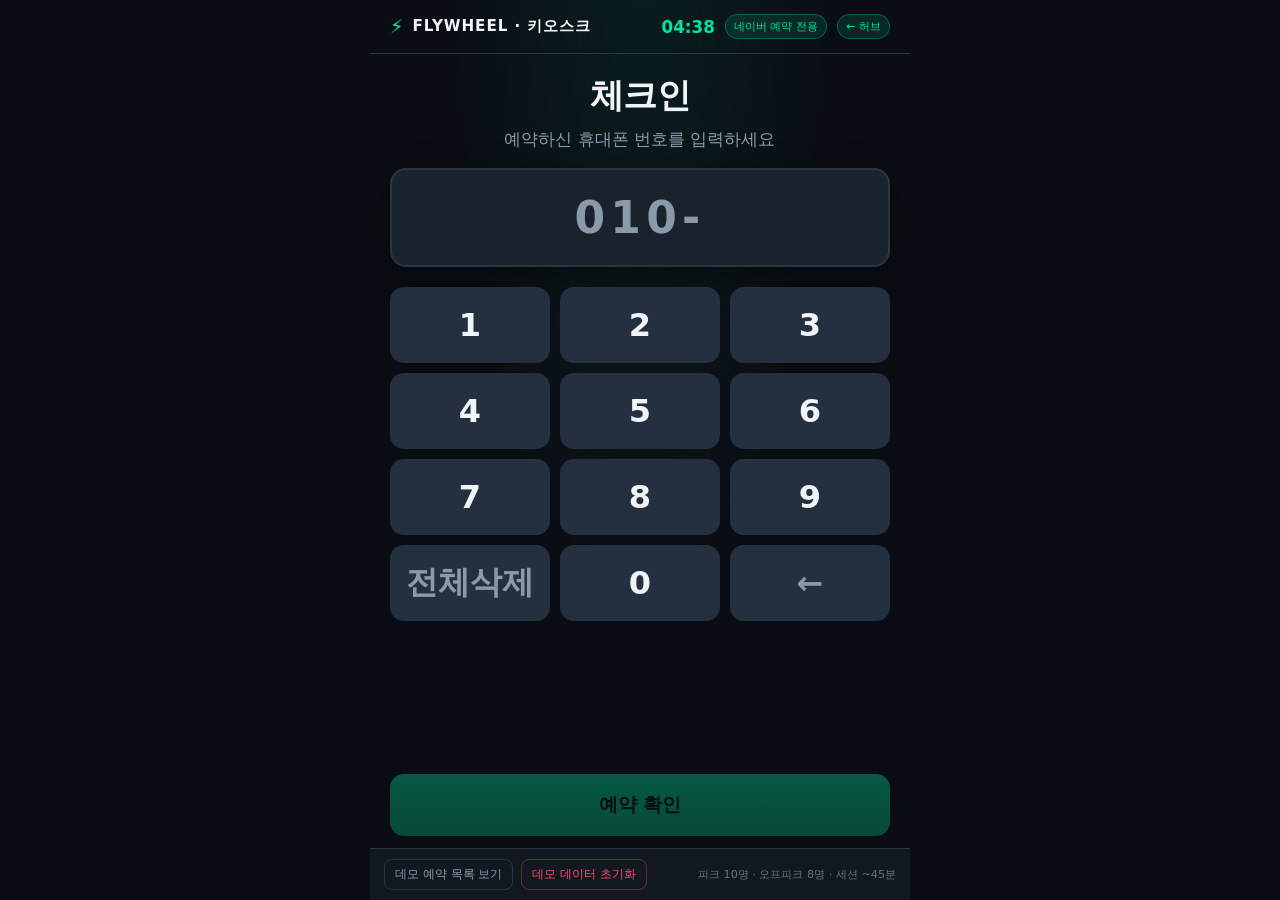
==== kiosk/index.html @ cd38ff42 "Initial Flywheel OS connected demo" ====
<!DOCTYPE html>
<html lang="ko">
<head>
  <meta charset="UTF-8" />
  <meta name="viewport" content="width=device-width, initial-scale=1, maximum-scale=1, user-scalable=no" />
  <meta name="theme-color" content="#0a0e14" />
  <title>플라이휠 OS · 키오스크 체크인</title>
  <link rel="stylesheet" href="css/style.css" />
</head>
<body>
  <div class="app" id="app">
    <!-- Header -->
    <header class="header">
      <div class="logo">
        <span class="logo-mark">⚡</span>
        <span class="logo-text">FLYWHEEL · 키오스크</span>
      </div>
      <div class="header-meta">
        <span id="clock" class="clock">--:--</span>
        <span class="badge">네이버 예약 전용</span>
        <a href="../" class="badge" style="text-decoration:none">← 허브</a>
      </div>
    </header>

    <!-- Main screens -->
    <main class="main">
      <!-- Screen: Phone entry -->
      <section class="screen active" id="screen-phone" aria-label="전화번호 입력">
        <h1 class="title">체크인</h1>
        <p class="subtitle">예약하신 휴대폰 번호를 입력하세요</p>
        <div class="phone-display" id="phone-display" aria-live="polite">010-</div>
        <div class="keypad" id="keypad">
          <button type="button" class="key" data-key="1">1</button>
          <button type="button" class="key" data-key="2">2</button>
          <button type="button" class="key" data-key="3">3</button>
          <button type="button" class="key" data-key="4">4</button>
          <button type="button" class="key" data-key="5">5</button>
          <button type="button" class="key" data-key="6">6</button>
          <button type="button" class="key" data-key="7">7</button>
          <button type="button" class="key" data-key="8">8</button>
          <button type="button" class="key" data-key="9">9</button>
          <button type="button" class="key key-action" data-key="clear">전체삭제</button>
          <button type="button" class="key" data-key="0">0</button>
          <button type="button" class="key key-action" data-key="back">←</button>
        </div>
        <button type="button" class="btn btn-primary" id="btn-lookup" disabled>예약 확인</button>
      </section>

      <!-- Screen: Error -->
      <section class="screen" id="screen-error" aria-label="오류">
        <div class="icon-wrap error">✕</div>
        <h1 class="title" id="error-title">예약 없음</h1>
        <p class="subtitle" id="error-message">오늘 예약이 없습니다.</p>
        <button type="button" class="btn btn-secondary" id="btn-error-back">다시 입력</button>
      </section>

      <!-- Screen: Confirm -->
      <section class="screen" id="screen-confirm" aria-label="체크인 확인">
        <h1 class="title">체크인 확인</h1>
        <div class="card confirm-card">
          <div class="row">
            <span class="label">이름</span>
            <span class="value" id="confirm-name">-</span>
          </div>
          <div class="row">
            <span class="label">예약 시간</span>
            <span class="value" id="confirm-slot">-</span>
          </div>
          <div class="row">
            <span class="label">전화번호</span>
            <span class="value" id="confirm-phone">-</span>
          </div>
          <label class="addon-toggle" id="addon-row">
            <input type="checkbox" id="addon-shooting" />
            <span class="addon-box"></span>
            <span class="addon-text">촬영 애드온 추가 <small>(선택)</small></span>
          </label>
          <p class="addon-note" id="addon-already" hidden>촬영 애드온이 예약에 포함되어 있습니다.</p>
        </div>
        <div class="btn-row">
          <button type="button" class="btn btn-secondary" id="btn-confirm-back">취소</button>
          <button type="button" class="btn btn-primary" id="btn-confirm">체크인 · 문 열기</button>
        </div>
      </section>

      <!-- Screen: Success -->
      <section class="screen" id="screen-success" aria-label="체크인 완료">
        <div class="door-anim" id="door-anim">
          <div class="door-frame">
            <div class="door-leaf left"></div>
            <div class="door-leaf right"></div>
          </div>
          <p class="door-label">문 열림</p>
        </div>
        <h1 class="title success-title">체크인 완료!</h1>
        <p class="subtitle" id="success-detail">환영합니다</p>
        <p class="checkin-count" id="checkin-count">오늘 체크인 0명</p>
        <button type="button" class="btn btn-secondary" id="btn-success-home" hidden>처음으로</button>
      </section>
    </main>

    <!-- Admin / demo strip -->
    <footer class="admin-strip">
      <button type="button" class="admin-btn" id="btn-demo-list">데모 예약 목록 보기</button>
      <button type="button" class="admin-btn danger" id="btn-reset">데모 데이터 초기화</button>
      <span class="admin-hint">피크 10명 · 오프피크 8명 · 세션 ~45분</span>
    </footer>

    <!-- Demo list modal -->
    <div class="modal" id="demo-modal" hidden>
      <div class="modal-panel">
        <div class="modal-head">
          <h2>데모 예약 (오늘)</h2>
          <button type="button" class="modal-close" id="btn-modal-close" aria-label="닫기">×</button>
        </div>
        <ul class="demo-list" id="demo-list"></ul>
        <p class="modal-note">번호를 탭하면 키패드에 입력됩니다.</p>
      </div>
    </div>
  </div>
  <script src="../shared/store.js"></script>
  <script src="js/app.js"></script>
</body>
</html>
---- kiosk/css/style.css ----
/* Allen Circuit Gym — Kiosk Check-in
   Dark high-contrast, portrait-friendly, large touch targets */

:root {
  --bg: #0a0e14;
  --bg-elev: #121820;
  --bg-card: #1a222d;
  --border: #2a3544;
  --text: #f0f4f8;
  --text-dim: #8b9aab;
  --accent: #00e5a0;
  --accent-dim: #00b87a;
  --warn: #ffb020;
  --danger: #ff4d6a;
  --key: #243040;
  --key-press: #33455a;
  --radius: 16px;
  --shadow: 0 8px 32px rgba(0, 0, 0, 0.45);
  --font: "Pretendard", "Apple SD Gothic Neo", "Noto Sans KR", system-ui, sans-serif;
}

*, *::before, *::after { box-sizing: border-box; margin: 0; padding: 0; }

html, body {
  height: 100%;
  background: var(--bg);
  color: var(--text);
  font-family: var(--font);
  -webkit-tap-highlight-color: transparent;
  user-select: none;
  overflow: hidden;
}

.app {
  display: flex;
  flex-direction: column;
  height: 100%;
  max-width: 540px;
  margin: 0 auto;
  background:
    radial-gradient(ellipse at 50% -10%, rgba(0, 229, 160, 0.08), transparent 50%),
    var(--bg);
}

/* Header */
.header {
  display: flex;
  align-items: center;
  justify-content: space-between;
  padding: 14px 20px;
  border-bottom: 1px solid var(--border);
  flex-shrink: 0;
}

.logo {
  display: flex;
  align-items: center;
  gap: 8px;
  font-weight: 800;
  letter-spacing: 0.06em;
  font-size: 0.95rem;
}

.logo-mark { color: var(--accent); font-size: 1.2rem; }

.header-meta {
  display: flex;
  align-items: center;
  gap: 10px;
}

.clock {
  font-variant-numeric: tabular-nums;
  font-weight: 600;
  font-size: 1.05rem;
  color: var(--accent);
}

.badge {
  font-size: 0.7rem;
  padding: 4px 8px;
  border-radius: 999px;
  background: rgba(0, 229, 160, 0.12);
  color: var(--accent);
  border: 1px solid rgba(0, 229, 160, 0.3);
}

/* Main */
.main {
  flex: 1;
  overflow-y: auto;
  padding: 20px 20px 12px;
  display: flex;
  flex-direction: column;
}

.screen {
  display: none;
  flex-direction: column;
  align-items: stretch;
  gap: 16px;
  flex: 1;
  animation: fadeIn 0.25s ease;
}

.screen.active { display: flex; }

@keyframes fadeIn {
  from { opacity: 0; transform: translateY(8px); }
  to { opacity: 1; transform: none; }
}

.title {
  font-size: clamp(1.6rem, 5vw, 2.1rem);
  font-weight: 800;
  text-align: center;
  letter-spacing: -0.02em;
}

.subtitle {
  text-align: center;
  color: var(--text-dim);
  font-size: 1.05rem;
  line-height: 1.5;
  margin-top: -8px;
}

/* Phone display */
.phone-display {
  background: var(--bg-card);
  border: 2px solid var(--border);
  border-radius: var(--radius);
  padding: 22px 16px;
  text-align: center;
  font-size: clamp(2rem, 8vw, 2.75rem);
  font-weight: 700;
  font-variant-numeric: tabular-nums;
  letter-spacing: 0.08em;
  min-height: 84px;
  display: flex;
  align-items: center;
  justify-content: center;
  box-shadow: var(--shadow);
  color: var(--accent);
}

.phone-display.empty { color: var(--text-dim); letter-spacing: 0.12em; }

/* Keypad */
.keypad {
  display: grid;
  grid-template-columns: repeat(3, 1fr);
  gap: 10px;
  margin-top: 4px;
}

.key {
  appearance: none;
  border: none;
  background: var(--key);
  color: var(--text);
  font-size: 1.85rem;
  font-weight: 700;
  font-family: inherit;
  border-radius: 14px;
  min-height: 68px;
  cursor: pointer;
  transition: background 0.1s, transform 0.08s;
  touch-action: manipulation;
}

.key:active, .key.pressed {
  background: var(--key-press);
  transform: scale(0.96);
  color: var(--accent);
}

.key-action {
  font-size: 0.95rem;
  font-weight: 600;
  color: var(--text-dim);
}

/* Buttons */
.btn {
  appearance: none;
  border: none;
  border-radius: 14px;
  font-family: inherit;
  font-size: 1.2rem;
  font-weight: 700;
  padding: 18px 24px;
  cursor: pointer;
  transition: opacity 0.15s, transform 0.08s, background 0.15s;
  touch-action: manipulation;
  margin-top: auto;
}

.btn:active { transform: scale(0.98); }

.btn-primary {
  background: linear-gradient(180deg, var(--accent), var(--accent-dim));
  color: #04140e;
}

.btn-primary:disabled {
  opacity: 0.35;
  cursor: not-allowed;
  transform: none;
}

.btn-secondary {
  background: var(--bg-card);
  color: var(--text);
  border: 1px solid var(--border);
}

.btn-row {
  display: grid;
  grid-template-columns: 1fr 1.6fr;
  gap: 12px;
  margin-top: auto;
}

.btn-row .btn { margin-top: 0; }

/* Confirm card */
.card {
  background: var(--bg-card);
  border: 1px solid var(--border);
  border-radius: var(--radius);
  padding: 20px;
  box-shadow: var(--shadow);
}

.confirm-card .row {
  display: flex;
  justify-content: space-between;
  align-items: center;
  padding: 14px 0;
  border-bottom: 1px solid var(--border);
}

.confirm-card .row:last-of-type { border-bottom: none; }

.confirm-card .label {
  color: var(--text-dim);
  font-size: 0.95rem;
}

.confirm-card .value {
  font-size: 1.2rem;
  font-weight: 700;
}

.addon-toggle {
  display: flex;
  align-items: center;
  gap: 14px;
  margin-top: 16px;
  padding: 16px;
  background: var(--bg-elev);
  border-radius: 12px;
  cursor: pointer;
  border: 1px solid var(--border);
}

.addon-toggle input { display: none; }

.addon-box {
  width: 28px;
  height: 28px;
  border-radius: 8px;
  border: 2px solid var(--border);
  background: var(--bg);
  flex-shrink: 0;
  position: relative;
}

.addon-toggle input:checked + .addon-box {
  background: var(--accent);
  border-color: var(--accent);
}

.addon-toggle input:checked + .addon-box::after {
  content: "✓";
  position: absolute;
  inset: 0;
  display: flex;
  align-items: center;
  justify-content: center;
  color: #04140e;
  font-weight: 800;
  font-size: 1rem;
}

.addon-text { font-size: 1.05rem; font-weight: 600; }
.addon-text small { color: var(--text-dim); font-weight: 400; }

.addon-note {
  margin-top: 12px;
  color: var(--accent);
  font-size: 0.95rem;
  text-align: center;
}

/* Error */
.icon-wrap {
  width: 88px;
  height: 88px;
  border-radius: 50%;
  display: flex;
  align-items: center;
  justify-content: center;
  font-size: 2.4rem;
  font-weight: 800;
  margin: 24px auto 8px;
}

.icon-wrap.error {
  background: rgba(255, 77, 106, 0.15);
  color: var(--danger);
  border: 2px solid rgba(255, 77, 106, 0.4);
}

/* Success / door */
.door-anim {
  display: flex;
  flex-direction: column;
  align-items: center;
  gap: 16px;
  margin: 12px 0 8px;
}

.door-frame {
  width: 140px;
  height: 180px;
  background: #0d1218;
  border: 4px solid var(--accent);
  border-radius: 8px 8px 4px 4px;
  position: relative;
  overflow: hidden;
  box-shadow: 0 0 40px rgba(0, 229, 160, 0.35);
}

.door-leaf {
  position: absolute;
  top: 0;
  width: 50%;
  height: 100%;
  background: linear-gradient(180deg, #1e2a38, #151c26);
  transition: transform 1.2s cubic-bezier(0.4, 0, 0.2, 1);
}

.door-leaf.left { left: 0; border-right: 1px solid var(--border); transform-origin: left; }
.door-leaf.right { right: 0; border-left: 1px solid var(--border); transform-origin: right; }

.door-anim.open .door-leaf.left { transform: perspective(400px) rotateY(-72deg); }
.door-anim.open .door-leaf.right { transform: perspective(400px) rotateY(72deg); }

.door-label {
  font-size: 1.5rem;
  font-weight: 800;
  color: var(--accent);
  letter-spacing: 0.2em;
  animation: pulse 1.2s ease infinite;
}

@keyframes pulse {
  0%, 100% { opacity: 1; }
  50% { opacity: 0.5; }
}

.success-title { color: var(--accent); }

.checkin-count {
  text-align: center;
  font-size: 1.1rem;
  color: var(--text-dim);
  padding: 12px;
  background: var(--bg-card);
  border-radius: 12px;
  border: 1px solid var(--border);
}

/* Admin strip */
.admin-strip {
  display: flex;
  flex-wrap: wrap;
  align-items: center;
  gap: 8px;
  padding: 10px 14px;
  border-top: 1px solid var(--border);
  background: var(--bg-elev);
  flex-shrink: 0;
}

.admin-btn {
  appearance: none;
  border: 1px solid var(--border);
  background: transparent;
  color: var(--text-dim);
  font-family: inherit;
  font-size: 0.75rem;
  padding: 6px 10px;
  border-radius: 8px;
  cursor: pointer;
}

.admin-btn:active { background: var(--key); }
.admin-btn.danger { color: var(--danger); border-color: rgba(255, 77, 106, 0.35); }

.admin-hint {
  margin-left: auto;
  font-size: 0.7rem;
  color: var(--text-dim);
  opacity: 0.7;
}

/* Modal */
.modal {
  position: fixed;
  inset: 0;
  background: rgba(0, 0, 0, 0.72);
  display: flex;
  align-items: flex-end;
  justify-content: center;
  z-index: 100;
  padding: 16px;
}

.modal[hidden] { display: none; }

.modal-panel {
  background: var(--bg-card);
  border: 1px solid var(--border);
  border-radius: 20px 20px 12px 12px;
  width: 100%;
  max-width: 540px;
  max-height: 70vh;
  overflow: hidden;
  display: flex;
  flex-direction: column;
  box-shadow: var(--shadow);
  animation: slideUp 0.25s ease;
}

@keyframes slideUp {
  from { transform: translateY(40px); opacity: 0; }
  to { transform: none; opacity: 1; }
}

.modal-head {
  display: flex;
  align-items: center;
  justify-content: space-between;
  padding: 16px 18px;
  border-bottom: 1px solid var(--border);
}

.modal-head h2 { font-size: 1.1rem; }

.modal-close {
  appearance: none;
  border: none;
  background: var(--key);
  color: var(--text);
  width: 36px;
  height: 36px;
  border-radius: 50%;
  font-size: 1.4rem;
  cursor: pointer;
  line-height: 1;
}

.demo-list {
  list-style: none;
  overflow-y: auto;
  padding: 8px;
  flex: 1;
}

.demo-list li {
  display: grid;
  grid-template-columns: 1fr auto;
  gap: 4px 12px;
  padding: 12px 14px;
  border-radius: 12px;
  cursor: pointer;
  border: 1px solid transparent;
}

.demo-list li:active,
.demo-list li:hover {
  background: var(--bg-elev);
  border-color: var(--border);
}

.demo-list .phone {
  font-weight: 700;
  font-variant-numeric: tabular-nums;
  color: var(--accent);
  font-size: 1.05rem;
}

.demo-list .meta {
  grid-column: 1 / -1;
  font-size: 0.85rem;
  color: var(--text-dim);
}

.demo-list .status {
  font-size: 0.75rem;
  font-weight: 600;
  padding: 3px 8px;
  border-radius: 999px;
  align-self: start;
}

.status.ok { background: rgba(0, 229, 160, 0.15); color: var(--accent); }
.status.done { background: rgba(139, 154, 171, 0.2); color: var(--text-dim); }
.status.early, .status.late { background: rgba(255, 176, 32, 0.15); color: var(--warn); }

.modal-note {
  padding: 10px 18px 16px;
  font-size: 0.8rem;
  color: var(--text-dim);
  text-align: center;
  border-top: 1px solid var(--border);
}

/* Portrait / tall screens */
@media (min-height: 800px) {
  .key { min-height: 76px; font-size: 2rem; }
  .phone-display { min-height: 96px; }
}

@media (max-width: 380px) {
  .key { min-height: 58px; font-size: 1.5rem; }
  .admin-hint { display: none; }
}
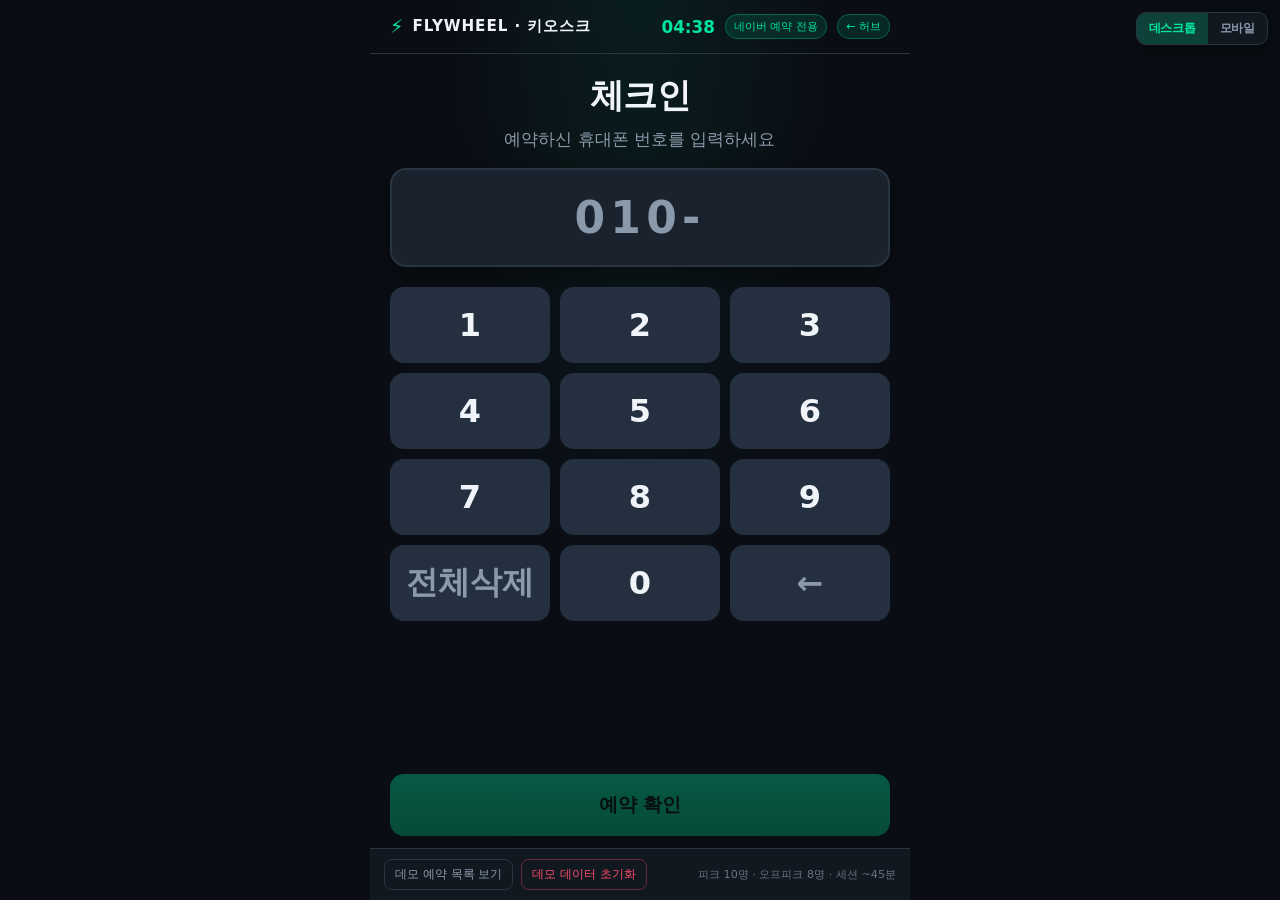
==== commit 05f89ebd: "Replace iframe preview with in-page desktop/mobile toggle Remove the floating hub iframe bezel panel" ====
--- a/kiosk/index.html
+++ b/kiosk/index.html
@@ -6,6 +6,7 @@
   <meta name="theme-color" content="#0a0e14" />
   <title>플라이휠 OS · 키오스크 체크인</title>
   <link rel="stylesheet" href="css/style.css" />
+  <link rel="stylesheet" href="../shared/viewport.css" />
 </head>
 <body>
   <div class="app" id="app">
@@ -94,6 +95,8 @@
         </div>
         <h1 class="title success-title">체크인 완료!</h1>
         <p class="subtitle" id="success-detail">환영합니다</p>
+        <p class="crew-flash" id="crew-flash" hidden>오늘 크루 0명 입장</p>
+        <div class="crew-fellows" id="crew-fellows" aria-label="함께한 크루"></div>
         <p class="checkin-count" id="checkin-count">오늘 체크인 0명</p>
         <button type="button" class="btn btn-secondary" id="btn-success-home" hidden>처음으로</button>
       </section>
@@ -119,6 +122,7 @@
     </div>
   </div>
   <script src="../shared/store.js"></script>
+  <script src="../shared/viewport.js"></script>
   <script src="js/app.js"></script>
 </body>
 </html>
--- a/kiosk/css/style.css
+++ b/kiosk/css/style.css
@@ -539,3 +539,73 @@
   .key { min-height: 58px; font-size: 1.5rem; }
   .admin-hint { display: none; }
 }
+
+.crew-flash {
+  text-align: center;
+  font-size: 1.15rem;
+  font-weight: 900;
+  color: #00e5a0;
+  letter-spacing: 0.04em;
+  padding: 0.55rem 1rem;
+  border-radius: 12px;
+  background: rgba(0, 229, 160, 0.12);
+  border: 1px solid rgba(0, 229, 160, 0.4);
+  margin: 0.5rem auto 0;
+  max-width: 20rem;
+  opacity: 0;
+  transform: scale(0.94);
+  transition: opacity 0.35s, transform 0.35s;
+}
+.crew-flash.show {
+  opacity: 1;
+  transform: scale(1);
+  animation: crewPulse 0.8s ease-out;
+}
+@keyframes crewPulse {
+  0% { transform: scale(0.9); }
+  40% { transform: scale(1.06); }
+  100% { transform: scale(1); }
+}
+
+/* Amplified crew success */
+.crew-flash {
+  font-size: clamp(1.35rem, 4vw, 1.85rem) !important;
+  max-width: 28rem !important;
+  padding: 0.75rem 1.25rem !important;
+}
+.crew-fellows {
+  display: flex;
+  flex-wrap: wrap;
+  gap: 0.5rem;
+  justify-content: center;
+  margin: 0.75rem auto 0.25rem;
+  max-width: 22rem;
+  min-height: 2rem;
+}
+.crew-fellow-chip {
+  display: inline-flex;
+  align-items: center;
+  gap: 0.4rem;
+  padding: 0.4rem 0.85rem;
+  border-radius: 999px;
+  background: rgba(91, 157, 255, 0.12);
+  border: 1px solid rgba(91, 157, 255, 0.45);
+  font-weight: 800;
+  font-size: 0.95rem;
+  color: #e8f0ff;
+}
+.crew-fellow-chip .av {
+  width: 1.6rem;
+  height: 1.6rem;
+  border-radius: 50%;
+  display: grid;
+  place-items: center;
+  background: linear-gradient(135deg, #5b9dff, #00e5a0);
+  color: #04110a;
+  font-size: 0.75rem;
+  font-weight: 900;
+}
+.crew-fellow-chip.ghost {
+  border-style: dashed;
+  opacity: 0.9;
+}
--- a/shared/viewport.css
+++ b/shared/viewport.css
@@ -0,0 +1,107 @@
+/* Flywheel OS — desktop/mobile viewport toggle (real page, not iframe) */
+
+.fw-viewport-toggle {
+  position: fixed;
+  top: 12px;
+  right: 12px;
+  z-index: 10000;
+  display: inline-flex;
+  background: #121820;
+  border: 1px solid #2a3544;
+  border-radius: 10px;
+  overflow: hidden;
+  box-shadow: 0 8px 24px rgba(0, 0, 0, 0.4);
+  font-family: "Pretendard", "Apple SD Gothic Neo", "Noto Sans KR", system-ui, sans-serif;
+}
+
+.fw-viewport-toggle button {
+  appearance: none;
+  border: none;
+  background: transparent;
+  color: #8b9aab;
+  font: inherit;
+  font-weight: 800;
+  font-size: 0.78rem;
+  padding: 0.45rem 0.75rem;
+  cursor: pointer;
+  white-space: nowrap;
+  letter-spacing: -0.02em;
+}
+
+.fw-viewport-toggle button:hover {
+  color: #f0f4f8;
+}
+
+.fw-viewport-toggle button.active {
+  background: rgba(0, 229, 160, 0.2);
+  color: #00e5a0;
+}
+
+/* Real-phone: hide toggle; keep natural mobile CSS */
+@media (max-width: 700px) {
+  .fw-viewport-toggle {
+    display: none !important;
+  }
+}
+
+/* —— force-mobile: constrain THIS page (not an iframe) —— */
+@media (min-width: 701px) {
+  html.force-mobile {
+    background: #05070a !important;
+  }
+
+  html.force-mobile body {
+    width: 390px !important;
+    max-width: 390px !important;
+    margin: 20px auto !important;
+    min-height: calc(100vh - 40px) !important;
+    height: calc(100vh - 40px) !important;
+    border-radius: 32px;
+    border: 3px solid #4a5568;
+    box-shadow:
+      0 0 0 2px #1a222d,
+      inset 0 0 0 1px rgba(255, 255, 255, 0.04),
+      0 0 0 12px rgba(0, 0, 0, 0.25),
+      0 28px 64px rgba(0, 0, 0, 0.55);
+    overflow-x: hidden !important;
+    overflow-y: auto !important;
+    position: relative;
+    /* keep page bg inside the phone column */
+  }
+
+  /* subtle notch / speaker */
+  html.force-mobile body::before {
+    content: "";
+    position: absolute;
+    top: 10px;
+    left: 50%;
+    transform: translateX(-50%);
+    width: 72px;
+    height: 7px;
+    border-radius: 6px;
+    background: #2a3544;
+    z-index: 9999;
+    pointer-events: none;
+  }
+
+
+  /* dim outside phone via html bg; body stays the column */
+  html.force-mobile .app {
+    max-width: 100% !important;
+    height: auto !important;
+    min-height: calc(100% - 12px);
+    max-height: none !important;
+  }
+
+  html.force-mobile .wrap {
+    max-width: 100% !important;
+    padding-left: 1rem !important;
+    padding-right: 1rem !important;
+  }
+
+  /* keep toggle outside the phone chrome (fixed to viewport) */
+  html.force-mobile .fw-viewport-toggle {
+    top: 12px;
+    right: 12px;
+  }
+}
